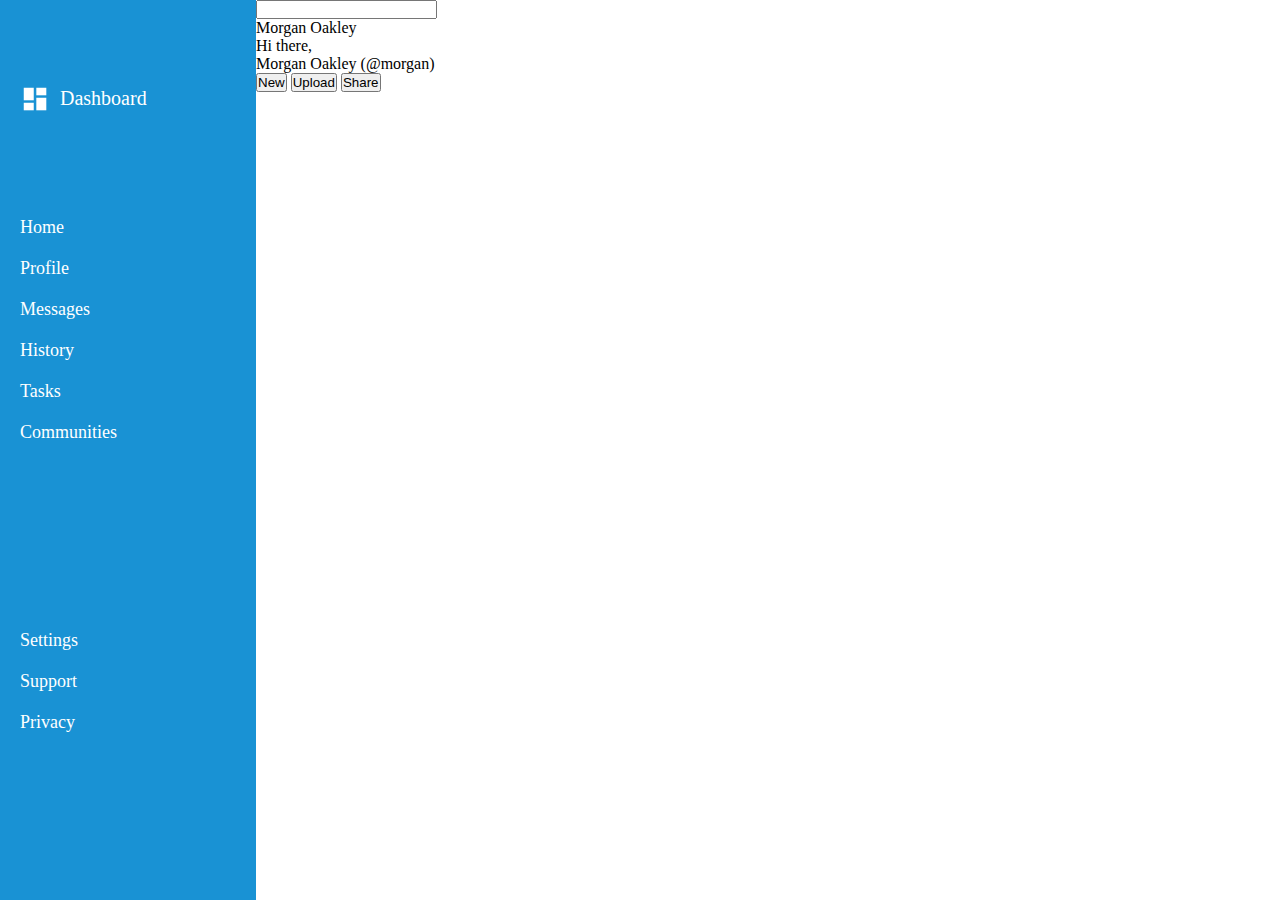
==== indes.html @ bc6c8d33 "form html and style sidebar" ====
<!DOCTYPE html>
<html lang="en">
<head>
    <meta charset="UTF-8">
    <meta http-equiv="X-UA-Compatible" content="IE=edge">
    <meta name="viewport" content="width=device-width, initial-scale=1.0">
    <title>Admin-Dashboard</title>
    <link rel="stylesheet" href="style.css">
</head>
<body>
    <div class="container">
        <div class="header">
            <div class="header-row-1">
                <div class="search-bar">
                    <div class="search-pic"></div>
                    <input type="text" id="search-bar">
                </div>
                <div class="profile-bar">
                    <div class="ring-pic"></div>
                    <div class="profile-pic-small"></div>
                    <div>Morgan Oakley</div>
                </div>
            </div>
            <div class="header-row-2">
                <div class="profile-display">
                    <div class="profile-pic"></div>
                    <div class="greeting-name">
                        <div class="greeting">Hi there,</div>
                        <div class="name">Morgan Oakley (@morgan)</div>
                    </div>
                </div>
                <div class="header-buttons">
                    <button class="header-button">New</button>
                    <button class="header-button">Upload</button>
                    <button class="header-button">Share</button>
                </div>
            </div>
        </div>
        <div class="sidebar">
            <div class="dashboard">
                <img class="dash-icon" src="icons/view-dashboard.png" alt="dashboard icon">
                Dashboard
            </div>
            <div class="home-list">
                <ul class="sidebar-list-item">
                    <li>
                        Home
                    </li>
                    <li>
                        Profile
                    </li>
                    <li>
                        Messages
                    </li>
                    <li>
                        History
                    </li>
                    <li>
                        Tasks
                    </li>
                    <li>
                        Communities
                    </li>
                </ul>
            </div>
            <div class="settings-list">
                <ul class="sidebar-list-item">
                    <li>
                        Settings
                    </li>
                    <li>
                        Support
                    </li>
                    <li>
                        Privacy
                    </li>
                </ul>
            </div>
        </div>
        <div class="main-content"></div>
    </div>
</body>
</html>
---- style.css ----
* {
    padding: 0px;
    margin: 0px;
}

.container {
    display: grid;
    grid-template-columns: 1fr 4fr;
    grid-template-rows: 1fr 4fr;
    height: 100vh;
}

.header {
    grid-column: 2 / span 5;
    grid-row: 1 / 2;
}

.sidebar {
    color: white;
    background-color: rgba(25,146,212,255);
    grid-column: 1 / 2;
    grid-row: 1 / 3;
    padding: 20px;
    display: grid;
    grid-template-columns: 1fr;
    gap: 40px;
}

.sidebar .dashboard {
    grid-row: 1 / 2;
    display: flex;
    align-items: center;
    font-size: 20px;
}

.dash-icon {
    width: 30px;
    padding-right: 10px;
}

.sidebar .home-list {
    grid-row: 2 / 3;
}

.sidebar .settings-list {
    grid-row: 3 / 4;
}

.sidebar li {
    font-size: 18px;
    padding-bottom: 20px;
}

ul li {
    list-style: none;
}

.main-content {
    grid-column: 2 / span 5;
    grid-row-start: 2;
}
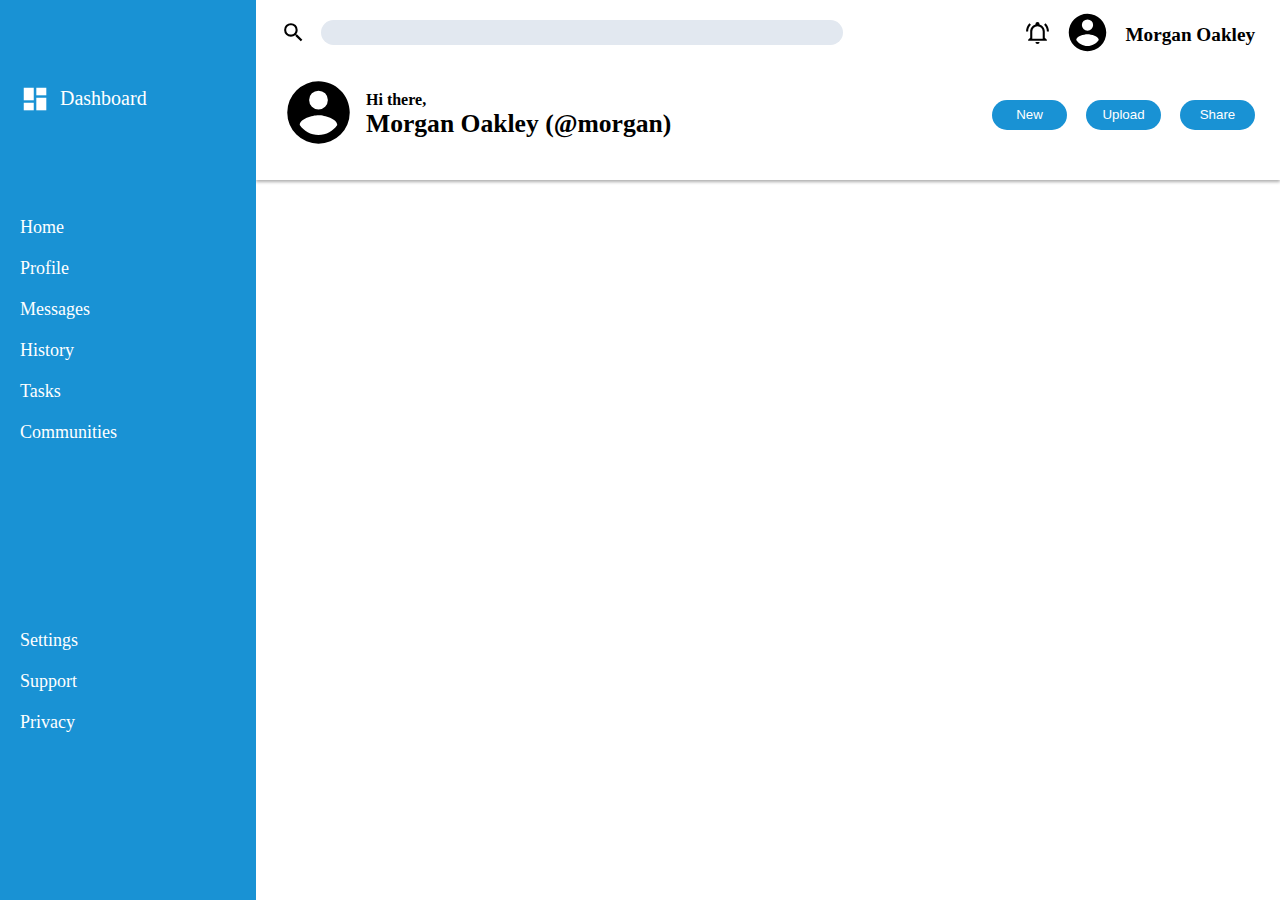
==== commit f049b89e: "style header" ====
--- a/indes.html
+++ b/indes.html
@@ -12,18 +12,26 @@
         <div class="header">
             <div class="header-row-1">
                 <div class="search-bar">
-                    <div class="search-pic"></div>
+                    <div class="search-pic">
+                        <img class="header-icon" src="icons/magnify.svg" alt="search-icon">
+                    </div>
                     <input type="text" id="search-bar">
                 </div>
                 <div class="profile-bar">
-                    <div class="ring-pic"></div>
-                    <div class="profile-pic-small"></div>
+                    <div class="ring-pic">
+                        <img class="header-icon" src="icons/bell-ring-outline.svg" alt="ring-icon">
+                    </div>
+                    <div class="profile-pic-small">
+                        <img class="profile-icon" src="icons/account-circle.svg" alt="header-account-icon">
+                    </div>
                     <div>Morgan Oakley</div>
                 </div>
             </div>
             <div class="header-row-2">
                 <div class="profile-display">
-                    <div class="profile-pic"></div>
+                    <div class="profile-pic">
+                        <img class="profile-icon-bigger" src="icons/account-circle.svg" alt="header-account-icon-bigger">
+                    </div>
                     <div class="greeting-name">
                         <div class="greeting">Hi there,</div>
                         <div class="name">Morgan Oakley (@morgan)</div>
--- a/style.css
+++ b/style.css
@@ -8,11 +8,6 @@
     grid-template-columns: 1fr 4fr;
     grid-template-rows: 1fr 4fr;
     height: 100vh;
-}
-
-.header {
-    grid-column: 2 / span 5;
-    grid-row: 1 / 2;
 }
 
 .sidebar {
@@ -55,6 +50,85 @@
     list-style: none;
 }
 
+.header {
+    grid-column: 2 / span 5;
+    grid-row: 1 / 2;
+    box-shadow: 0px 2px 3px rgb(175, 175, 175);
+    padding: 10px 25px;
+}
+
+.header-row-1 {
+    display: flex;
+    justify-content: space-between;
+    align-items: center;
+    font-weight: bold;
+    font-size: 1.2rem;
+}
+
+.search-bar {
+    display: flex;
+}
+
+#search-bar {
+    width: 40vw;
+    height: 25px;
+    border: none;
+    border-radius: 15px;
+    background-color: rgba(226,232,240,255);
+    padding-left: 10px;
+}
+
+.profile-bar {
+    display: flex;
+    align-items: center;
+}
+
+.header-row-1 .header-icon {
+    width: 25px;
+    padding-right: 15px;
+}
+
+.header-row-1 .profile-icon {
+    width: 45px;
+    padding-right: 15px;
+}
+
+.header-row-2 {
+    display: flex;
+    justify-content: space-between;
+    padding-top: 15px;
+    align-items: center;
+    font-weight: bold;
+}
+
+.header-row-2 .name {
+    font-size: 1.6rem;
+}
+
+.header-row-2 .profile-display {
+    display: flex;
+    align-items: center;
+}
+
+.header-row-2 .profile-icon-bigger {
+    width: 75px;
+    padding-right: 10px;
+}
+
+.header-row-2 button {
+    color: white;
+    background-color: rgba(25,146,212,255);
+    width: 75px;
+    height: 30px;
+    border-radius: 15px;
+    border: none;
+    margin-left: 15px;
+}
+
+.header-row-2 button:hover {
+    cursor: pointer;
+}
+
 .main-content {
     grid-column: 2 / span 5;
     grid-row-start: 2;
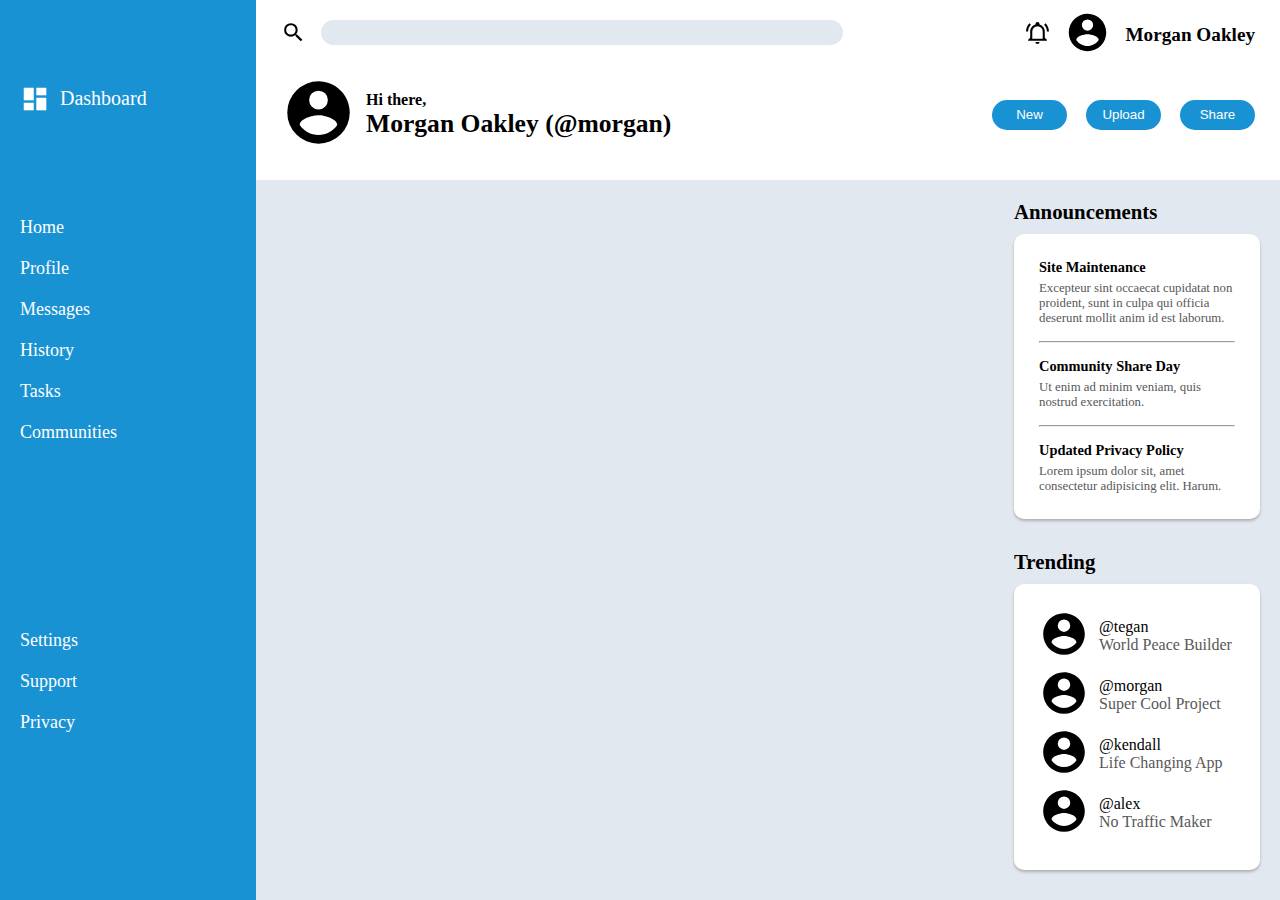
==== commit 6ca1345b: "add announcements and trending" ====
--- a/indes.html
+++ b/indes.html
@@ -85,7 +85,65 @@
                 </ul>
             </div>
         </div>
-        <div class="main-content"></div>
+        <div class="main-content">
+            <div class="project-display"></div>
+            <div class="announcements">
+                <div class="announcements-header">Announcements</div>
+                <div class="announcements-body">
+                    <div class="announcements-title">Site Maintenance</div>
+                    <div class="announcements-description">
+                        Excepteur sint occaecat cupidatat non proident, sunt in culpa qui officia deserunt mollit anim id est laborum.
+                    </div>
+                    <hr>
+                    <div class="announcements-title">Community Share Day</div>
+                    <div class="announcements-description">Ut enim ad minim veniam, quis nostrud exercitation.</div>
+                    <hr>
+                    <div class="announcements-title">Updated Privacy Policy</div>
+                    <div class="announcements-description">Lorem ipsum dolor sit, amet consectetur adipisicing elit. Harum.</div>
+                </div>
+            </div>
+            <div class="trending">
+                <div class="trending-header">Trending</div>
+                <div class="trending-body">
+                    <div class="trend">
+                        <div class="trend-profile-pic">
+                            <img class="trend-profile-icon" src="icons/account-circle.svg" alt="trend-profile-icon">
+                        </div>
+                        <div class="trend-greeting-name">
+                            <div class="trend-email">@tegan</div>
+                            <div class="trend-name">World Peace Builder</div>
+                        </div>
+                    </div>
+                    <div class="trend">
+                        <div class="trend-profile-pic">
+                            <img class="trend-profile-icon" src="icons/account-circle.svg" alt="trend-profile-icon">
+                        </div>
+                        <div class="trend-greeting-name">
+                            <div class="trend-email">@morgan</div>
+                            <div class="trend-name">Super Cool Project</div>
+                        </div>
+                    </div>
+                    <div class="trend">
+                        <div class="trend-profile-pic">
+                            <img class="trend-profile-icon" src="icons/account-circle.svg" alt="trend-profile-icon">
+                        </div>
+                        <div class="trend-greeting-name">
+                            <div class="trend-email">@kendall</div>
+                            <div class="trend-name">Life Changing App</div>
+                        </div>
+                    </div>
+                    <div class="trend">
+                        <div class="trend-profile-pic">
+                            <img class="trend-profile-icon" src="icons/account-circle.svg" alt="trend-profile-icon">
+                        </div>
+                        <div class="trend-greeting-name">
+                            <div class="trend-email">@alex</div>
+                            <div class="trend-name">No Traffic Maker</div>
+                        </div>
+                    </div>
+                </div>
+            </div>
+        </div>
     </div>
 </body>
 </html>--- a/style.css
+++ b/style.css
@@ -132,4 +132,63 @@
 .main-content {
     grid-column: 2 / span 5;
     grid-row-start: 2;
+    display: grid;
+    grid-template-columns: 3fr 1fr;
+    background-color: rgba(226,232,240,255);
+    padding: 20px;
+}
+
+.announcements {
+    grid-column: 2 / 3;
+    grid-row: 1 / 2;
+}
+
+.announcements-header, .trending-header {
+    font-weight: bold;
+    font-size: 1.3rem;
+    padding-bottom: 10px;
+}
+
+.announcements-body, .trending-body {
+    background-color: white;
+    padding: 25px;
+    border-radius: 10px;
+    box-shadow: 0px 2px 3px rgb(175, 175, 175);
+}
+
+.announcements-title {
+    font-weight: bold;
+    font-size: 0.9rem;
+    padding-bottom: 5px;
+}
+
+.announcements-description {
+    font-size: 0.8rem;
+    color: rgb(88, 88, 88);
+}
+
+.announcements hr {
+    margin: 15px 0px;
+}
+
+.trending {
+    grid-column: 2 / 3;
+    grid-row: 2 / 3;
+    padding-top: 20px;
+}
+
+
+.trending-body .trend {
+    display: flex;
+    align-items: center;
+    padding-bottom: 5px;
+}
+
+.trending-body .trend-profile-icon {
+    height: 50px;
+    padding-right: 10px;
+}
+
+.trending .trend-name {
+    color: rgb(88, 88, 88);
 }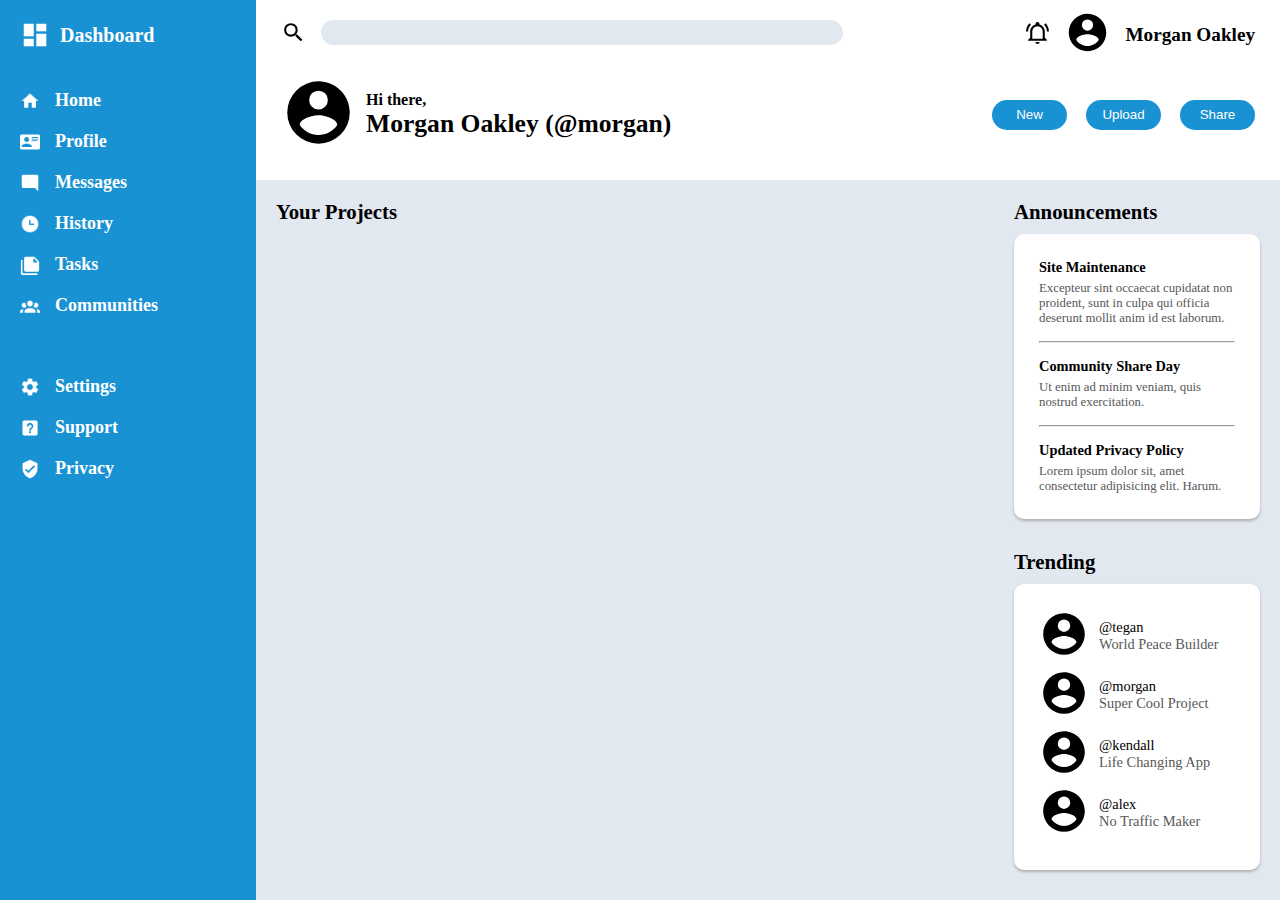
==== commit 1b886bf5: "add icons to sidebar" ====
--- a/indes.html
+++ b/indes.html
@@ -52,21 +52,27 @@
             <div class="home-list">
                 <ul class="sidebar-list-item">
                     <li>
+                        <img class="sidebar-icon" src="icons/home.png" alt="home icon">
                         Home
                     </li>
                     <li>
+                        <img class="sidebar-icon" src="icons/card-account-details.png" alt="profile icon">
                         Profile
                     </li>
                     <li>
+                        <img class="sidebar-icon" src="icons/message-reply.png" alt="message icon">
                         Messages
                     </li>
                     <li>
+                        <img class="sidebar-icon" src="icons/clock-time-three.png" alt="history icon">
                         History
                     </li>
                     <li>
+                        <img class="sidebar-icon" src="icons/note-multiple (1).png" alt="task icon">
                         Tasks
                     </li>
                     <li>
+                        <img class="sidebar-icon" src="icons/account-group.png" alt="community icon">
                         Communities
                     </li>
                 </ul>
@@ -74,19 +80,25 @@
             <div class="settings-list">
                 <ul class="sidebar-list-item">
                     <li>
+                        <img class="sidebar-icon" src="icons/cog.png" alt="setting icon">
                         Settings
                     </li>
                     <li>
+                        <img class="sidebar-icon" src="icons/help-box.png" alt="support icon">
                         Support
                     </li>
                     <li>
+                        <img class="sidebar-icon" src="icons/shield-check.png" alt="privacy icon">
                         Privacy
                     </li>
                 </ul>
             </div>
         </div>
         <div class="main-content">
-            <div class="project-display"></div>
+            <div class="project-display">
+                <div class="project-header">Your Projects</div>
+                
+            </div>
             <div class="announcements">
                 <div class="announcements-header">Announcements</div>
                 <div class="announcements-body">
--- a/style.css
+++ b/style.css
@@ -18,6 +18,7 @@
     padding: 20px;
     display: grid;
     grid-template-columns: 1fr;
+    grid-template-rows: auto auto 1fr;
     gap: 40px;
 }
 
@@ -26,11 +27,25 @@
     display: flex;
     align-items: center;
     font-size: 20px;
+}
+
+.sidebar li {
+    display: flex;
+    align-items: center;
+}
+
+.sidebar-icon {
+    width: 20px;
+    padding-right: 15px;
 }
 
 .dash-icon {
     width: 30px;
     padding-right: 10px;
+}
+
+.sidebar div {
+    font-weight: bold;
 }
 
 .sidebar .home-list {
@@ -143,7 +158,7 @@
     grid-row: 1 / 2;
 }
 
-.announcements-header, .trending-header {
+.announcements-header, .trending-header , .project-header{
     font-weight: bold;
     font-size: 1.3rem;
     padding-bottom: 10px;
@@ -189,6 +204,10 @@
     padding-right: 10px;
 }
 
+.trending .trend-greeting-name {
+    font-size: 0.9rem;
+}
+
 .trending .trend-name {
     color: rgb(88, 88, 88);
 }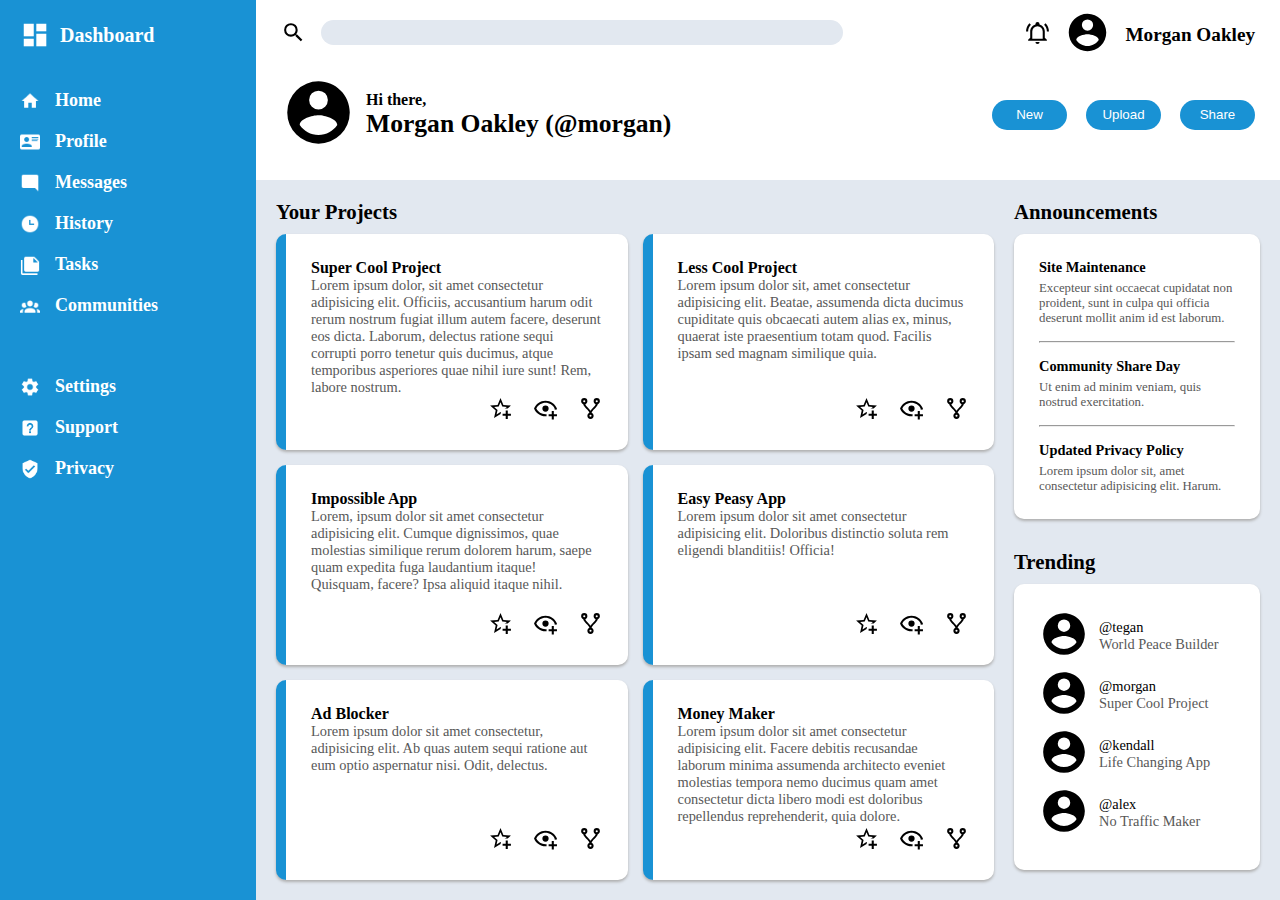
==== commit d2155093: "make project display" ====
--- a/indes.html
+++ b/indes.html
@@ -97,7 +97,122 @@
         <div class="main-content">
             <div class="project-display">
                 <div class="project-header">Your Projects</div>
-                
+                <div class="project-body">
+                    <div class="project-item">
+                        <div class="project-description">
+                            <div class="project-title">Super Cool Project</div>
+                            <div class="project-exp">Lorem ipsum dolor, sit amet consectetur adipisicing elit. Officiis, accusantium harum odit rerum nostrum fugiat illum autem facere, deserunt eos dicta. Laborum, delectus ratione sequi corrupti porro tenetur quis ducimus, atque temporibus asperiores quae nihil iure sunt! Rem, labore nostrum.</div>
+                        </div>
+                        <div class="project-icons">
+                            <ul class="project-icons-list">
+                                <li>
+                                    <img class="project-icon" src="icons/star-plus-outline.svg" alt="star icon">
+                                </li>
+                                <li>
+                                    <img class="project-icon" src="icons/eye-plus-outline.svg" alt="eye icon">
+                                </li>
+                                <li>
+                                    <img class="project-icon" src="icons/source-fork.svg" alt="source icon">
+                                </li>
+                            </ul>
+                        </div>
+                    </div>
+                    <div class="project-item">
+                        <div class="project-description">
+                            <div class="project-title">Less Cool Project</div>
+                            <div class="project-exp">Lorem ipsum dolor sit, amet consectetur adipisicing elit. Beatae, assumenda dicta ducimus cupiditate quis obcaecati autem alias ex, minus, quaerat iste praesentium totam quod. Facilis ipsam sed magnam similique quia.</div>
+                        </div>
+                        <div class="project-icons">
+                            <ul class="project-icons-list">
+                                <li>
+                                    <img class="project-icon" src="icons/star-plus-outline.svg" alt="star icon">
+                                </li>
+                                <li>
+                                    <img class="project-icon" src="icons/eye-plus-outline.svg" alt="eye icon">
+                                </li>
+                                <li>
+                                    <img class="project-icon" src="icons/source-fork.svg" alt="source icon">
+                                </li>
+                            </ul>
+                        </div>
+                    </div>
+                    <div class="project-item">
+                        <div class="project-description">
+                            <div class="project-title">Impossible App</div>
+                            <div class="project-exp">Lorem, ipsum dolor sit amet consectetur adipisicing elit. Cumque dignissimos, quae molestias similique rerum dolorem harum, saepe quam expedita fuga laudantium itaque! Quisquam, facere? Ipsa aliquid itaque nihil.</div>
+                        </div>
+                        <div class="project-icons">
+                            <ul class="project-icons-list">
+                                <li>
+                                    <img class="project-icon" src="icons/star-plus-outline.svg" alt="star icon">
+                                </li>
+                                <li>
+                                    <img class="project-icon" src="icons/eye-plus-outline.svg" alt="eye icon">
+                                </li>
+                                <li>
+                                    <img class="project-icon" src="icons/source-fork.svg" alt="source icon">
+                                </li>
+                            </ul>
+                        </div>
+                    </div>
+                    <div class="project-item">
+                        <div class="project-description">
+                            <div class="project-title">Easy Peasy App</div>
+                            <div class="project-exp">Lorem ipsum dolor sit amet consectetur adipisicing elit. Doloribus distinctio soluta rem eligendi blanditiis! Officia!</div>
+                        </div>
+                        <div class="project-icons">
+                            <ul class="project-icons-list">
+                                <li>
+                                    <img class="project-icon" src="icons/star-plus-outline.svg" alt="star icon">
+                                </li>
+                                <li>
+                                    <img class="project-icon" src="icons/eye-plus-outline.svg" alt="eye icon">
+                                </li>
+                                <li>
+                                    <img class="project-icon" src="icons/source-fork.svg" alt="source icon">
+                                </li>
+                            </ul>
+                        </div>
+                    </div>
+                    <div class="project-item">
+                        <div class="project-description">
+                            <div class="project-title">Ad Blocker</div>
+                            <div class="project-exp">Lorem ipsum dolor sit amet consectetur, adipisicing elit. Ab quas autem sequi ratione aut eum optio aspernatur nisi. Odit, delectus.</div>
+                        </div>
+                        <div class="project-icons">
+                            <ul class="project-icons-list">
+                                <li>
+                                    <img class="project-icon" src="icons/star-plus-outline.svg" alt="star icon">
+                                </li>
+                                <li>
+                                    <img class="project-icon" src="icons/eye-plus-outline.svg" alt="eye icon">
+                                </li>
+                                <li>
+                                    <img class="project-icon" src="icons/source-fork.svg" alt="source icon">
+                                </li>
+                            </ul>
+                        </div>
+                    </div>
+                    <div class="project-item">
+                        <div class="project-description">
+                            <div class="project-title">Money Maker</div>
+                            <div class="project-exp">Lorem ipsum dolor sit amet consectetur adipisicing elit. Facere debitis recusandae laborum minima assumenda architecto eveniet molestias tempora nemo ducimus quam amet consectetur dicta libero modi est doloribus repellendus reprehenderit, quia dolore.</div>
+                        </div>
+                        <div class="project-icons">
+                            <ul class="project-icons-list">
+                                <li>
+                                    <img class="project-icon" src="icons/star-plus-outline.svg" alt="star icon">
+                                </li>
+                                <li>
+                                    <img class="project-icon" src="icons/eye-plus-outline.svg" alt="eye icon">
+                                </li>
+                                <li>
+                                    <img class="project-icon" src="icons/source-fork.svg" alt="source icon">
+                                </li>
+                            </ul>
+                        </div>
+                    </div>
+                </div>
             </div>
             <div class="announcements">
                 <div class="announcements-header">Announcements</div>
--- a/style.css
+++ b/style.css
@@ -145,8 +145,8 @@
 }
 
 .main-content {
-    grid-column: 2 / span 5;
-    grid-row-start: 2;
+    grid-column: 2 / 3;
+    grid-row: 2 / 3;
     display: grid;
     grid-template-columns: 3fr 1fr;
     background-color: rgba(226,232,240,255);
@@ -210,4 +210,47 @@
 
 .trending .trend-name {
     color: rgb(88, 88, 88);
+}
+
+.project-display {
+    grid-column: 1 / 2;
+    grid-row: 1 / 3;
+    padding-right: 20px;
+}
+
+.project-body {
+    display: grid;
+    gap: 15px;
+    grid-template-columns: repeat(auto-fit, minmax(300px, 1fr));
+}
+
+.project-item {
+    background-color: white;
+    padding: 25px;
+    border-radius: 10px;
+    box-shadow: 0px 2px 3px rgb(175, 175, 175);
+    display: flex;
+    flex-direction: column;
+    justify-content: space-between;
+    border-left: 10px solid rgba(25,146,212,255);
+    min-height: 150px;
+}
+
+.project-title {
+    font-weight: bold;
+}
+
+.project-exp {
+    font-size: 0.9rem;
+    color: rgb(88, 88, 88);
+}
+
+.project-icons-list {
+    display: flex;
+    justify-content: end;
+}
+
+.project-icon {
+    width: 25px;
+    padding-left: 20px;
 }